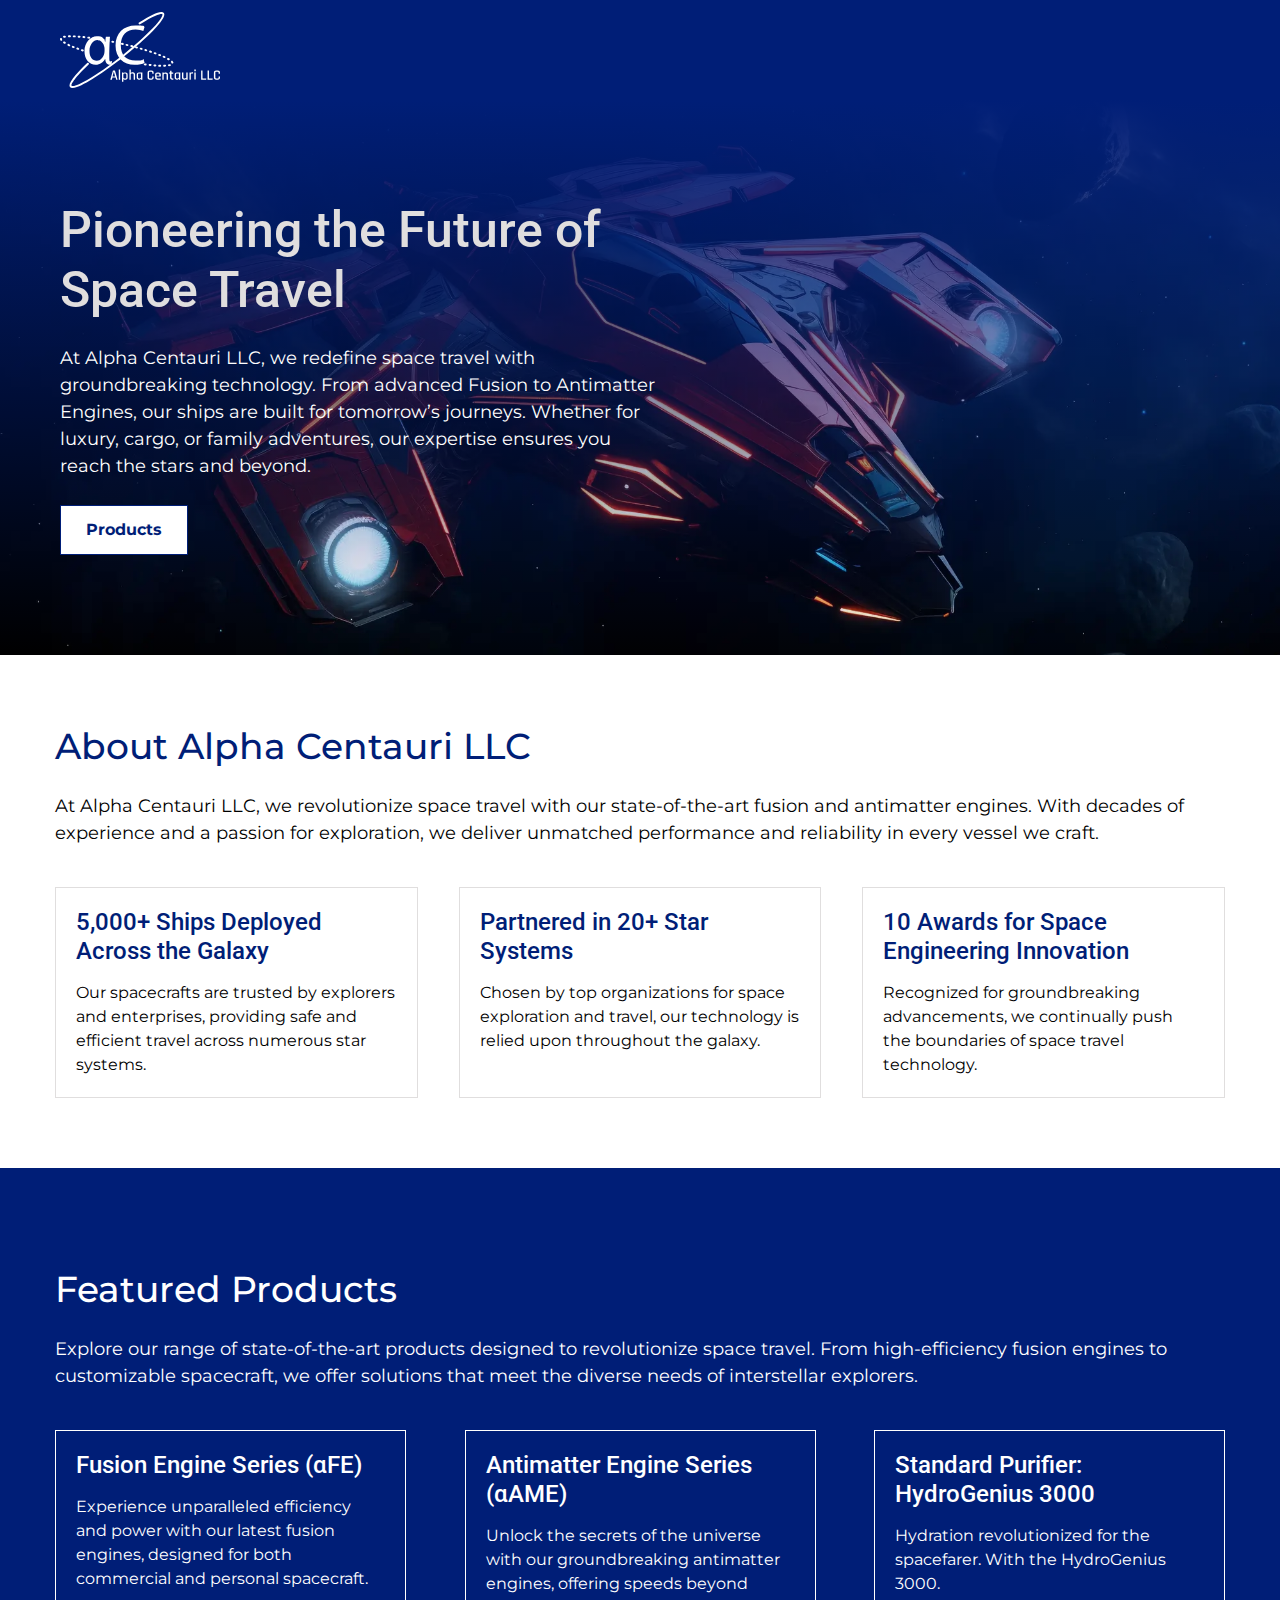
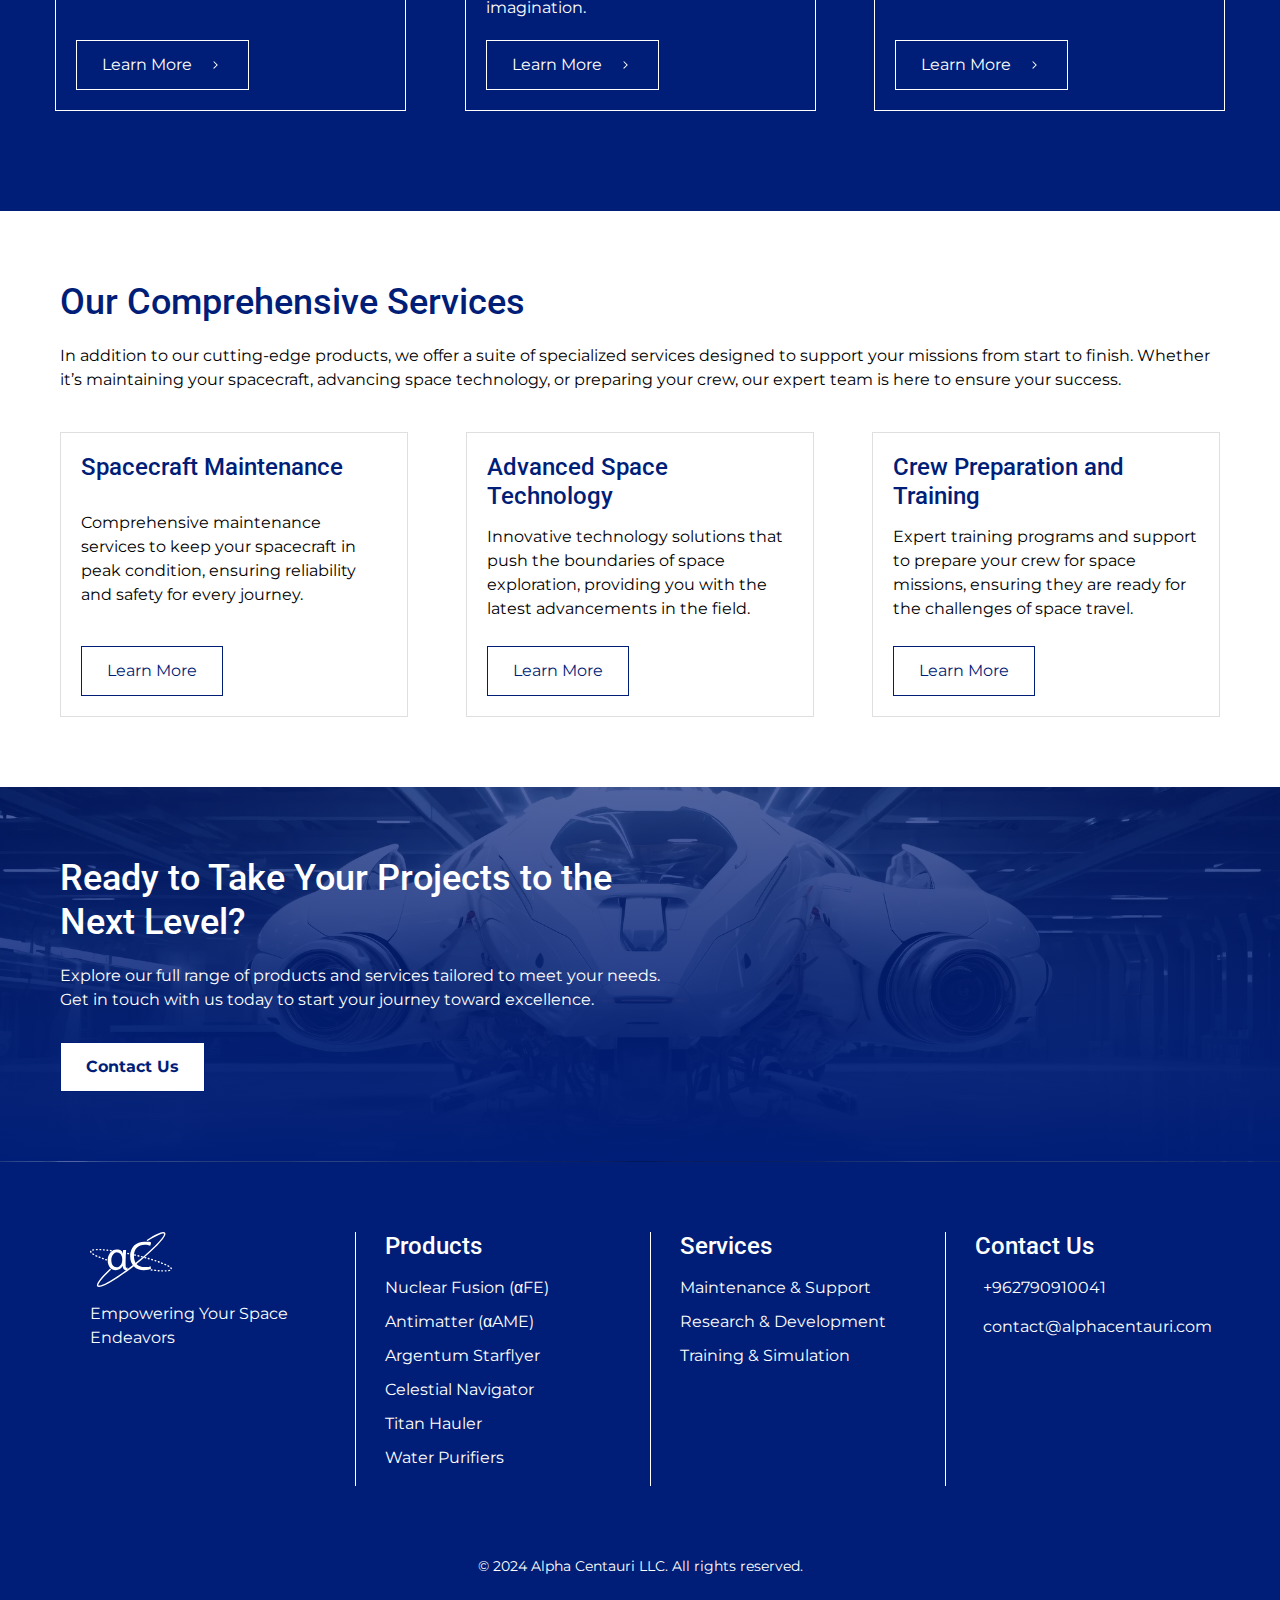
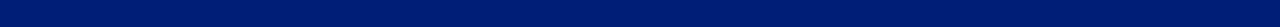
==== index.html @ b0780485 "Added responsive design and burger menu, translated services section to Arabic" ====
<!DOCTYPE html>
<html lang="en">
<head>
    <meta charset="UTF-8">
    <meta name="viewport" content="width=device-width, initial-scale=1.0">
    <title>Alpha Centauri LLC - Home</title>
    <link rel="stylesheet" href="https://fonts.googleapis.com/css2?family=Montserrat:wght@400;500;700&family=Roboto:wght@400;500&family=Open+Sans:wght@400;600&display=swap">

        <!-- Include Bootstrap CSS -->
        <link href="https://maxcdn.bootstrapcdn.com/bootstrap/4.5.2/css/bootstrap.min.css" rel="stylesheet">
    
    <link rel="stylesheet" href="css/style.css">
</head>
<body>
    <header>
        <nav class="navbar">
          <div class="container">
            <!-- Logo on the left -->
            <a href="index.html" class="navbar-brand">
              <img src="images/logo-white.svg" alt="Logo" class="logo">
            </a>
      
            <!-- Menu on the right -->
            <div class="menu-toggle" id="menuToggle">
                <span class="bar"></span>
                <span class="bar"></span>
                <span class="bar"></span>
            </div>
            <ul  id="mainNav" class="nav nav-hidden">
              <li class="nav-item"><a class="nav-link" href="index.html">Home</a></li>
              <li class="nav-item"><a class="nav-link" href="shop.html">Our Products</a></li>
              <li class="nav-item"><a class="nav-link" href="#">About Us</a></li>
              <li class="nav-item"><a class="nav-link" href="#">Contact Us</a></li>
              <li class="nav-item"><a class="nav-link" href="ar/index.html">عربي</a></li>
            </ul>
          </div>
        </nav>
      </header>
      <section class="hero-banner">
        <div class="container">
            <div class="hero-content">
                <h1>Pioneering the Future of Space Travel</h1>
                <p>At Alpha Centauri LLC, we redefine space travel with groundbreaking technology. From advanced Fusion to Antimatter Engines, our ships are built for tomorrow’s journeys. Whether for luxury, cargo, or family adventures, our expertise ensures you reach the stars and beyond.</p>
                <a href="#" class="cta-button">Products</a>
            </div>
        </div>
    </section>

    <!-- About Section -->
<section class="about-section">
    <div class="container">
        <h2>About Alpha Centauri LLC</h2>
        <p>
            At Alpha Centauri LLC, we revolutionize space travel with our state-of-the-art fusion and antimatter engines.
            With decades of experience and a passion for exploration, we deliver unmatched performance and reliability in every vessel we craft.
        </p>
        
        <!-- Boxes -->
        <div class="about-boxes">
            <div class="about-box">
                <h4>5,000+ Ships Deployed Across the Galaxy</h4>
                <p>Our spacecrafts are trusted by explorers and enterprises, providing safe and efficient travel across numerous star systems.</p>
            </div>

            <div class="about-box">
                <h4>Partnered in 20+ Star Systems</h4>
                <p>Chosen by top organizations for space exploration and travel, our technology is relied upon throughout the galaxy.</p>
            </div>

            <div class="about-box">
                <h4>10 Awards for Space Engineering Innovation</h4>
                <p>Recognized for groundbreaking advancements, we continually push the boundaries of space travel technology.</p>
            </div>
        </div>
    </div>
</section>


<!-- Featured Products Section -->
<section class="featured-products">
    <div class="container">
        <h2>Featured Products</h2>
        <p>
            Explore our range of state-of-the-art products designed to revolutionize space travel. From high-efficiency fusion engines to customizable spacecraft, we offer solutions that meet the diverse needs of interstellar explorers.
        </p>
        
        <!-- Product Boxes -->
        <div class="featured-boxes">
            <div class="featured-box">
                <h4>Fusion Engine Series (αFE)</h4>
                <p>Experience unparalleled efficiency and power with our latest fusion engines, designed for both commercial and personal spacecraft.</p>
                <a href="product.html?id=1" class="btn-outline">Learn More <svg class="arrow-icon" width="16" height="16" fill="currentColor" viewBox="0 0 16 16" xmlns="http://www.w3.org/2000/svg"><path d="M10.828 8l-3.536 3.536a.5.5 0 0 1-.708-.708L9.5 8 6.586 5.086a.5.5 0 1 1 .708-.708L10.828 8z"/></svg></a>
            </div>

            <div class="featured-box">
                <h4>Antimatter Engine Series (αAME)</h4>
                <p>Unlock the secrets of the universe with our groundbreaking antimatter engines, offering speeds beyond imagination.</p>
                <a href="product.html?id=2" class="btn-outline">Learn More <svg class="arrow-icon" width="16" height="16" fill="currentColor" viewBox="0 0 16 16" xmlns="http://www.w3.org/2000/svg"><path d="M10.828 8l-3.536 3.536a.5.5 0 0 1-.708-.708L9.5 8 6.586 5.086a.5.5 0 1 1 .708-.708L10.828 8z"/></svg></a>
            </div>

            <div class="featured-box">
                <h4>Standard Purifier: HydroGenius 3000</h4>
                <p>Hydration revolutionized for the spacefarer. With the HydroGenius 3000.</p>
                <a href="product.html?id=3" class="btn-outline">Learn More <svg class="arrow-icon" width="16" height="16" fill="currentColor" viewBox="0 0 16 16" xmlns="http://www.w3.org/2000/svg"><path d="M10.828 8l-3.536 3.536a.5.5 0 0 1-.708-.708L9.5 8 6.586 5.086a.5.5 0 1 1 .708-.708L10.828 8z"/></svg></a>
            </div>
        </div>
    </div>
</section>

<section class="services">
    <div class="container">
        <h2>Our Comprehensive Services</h2>
        <p>In addition to our cutting-edge products, we offer a suite of specialized services designed to support your missions from start to finish. Whether it’s maintaining your spacecraft, advancing space technology, or preparing your crew, our expert team is here to ensure your success.</p>
        <div class="services-boxes">
            <div class="services-box">
                <h4>Spacecraft Maintenance</h4>
                <p>Comprehensive maintenance services to keep your spacecraft in peak condition, ensuring reliability and safety for every journey.</p>
                <a href="services.html#maintenance" class="service-button">Learn More</a>
            </div>
            <div class="services-box">
                <h4>Advanced Space Technology</h4>
                <p>Innovative technology solutions that push the boundaries of space exploration, providing you with the latest advancements in the field.</p>
                <a href="services.html#technology" class="service-button">Learn More</a>
            </div>
            <div class="services-box">
                <h4>Crew Preparation and Training</h4>
                <p>Expert training programs and support to prepare your crew for space missions, ensuring they are ready for the challenges of space travel.</p>
                <a href="services.html#training" class="service-button">Learn More</a>
            </div>
        </div>
    </div>
</section>

<section class="cta-section">
    <div class="container">
    <div class="cta-container-content">
            <h2>Ready to Take Your Projects to the Next Level?</h2>
            <p>Explore our full range of products and services tailored to meet your needs. Get in touch with us today to start your journey toward excellence.</p>
            <a href="contact.html" class="cta-button">Contact Us</a>
        </div>
    </div>

</section>

<footer class="footer">
    <div class="container">
        <div class="footer-column">
            <img src="images/logo-white-footer.svg" alt="Logo" class="footer-logo" width="60">
            <p>Empowering Your Space Endeavors</p>
        </div>

        <div class="footer-column">
            <h4>Products</h4>
            <ul>
                <li>Nuclear Fusion (αFE)</li>
                <li>Antimatter (αAME)</li>
                <li>Argentum Starflyer</li>
                <li>Celestial Navigator</li>
                <li>Titan Hauler</li>
                <li>Water Purifiers</li>
            </ul>
        </div>

        <div class="footer-column">
            <h4>Services</h4>
            <ul>
                <li>Maintenance & Support</li>
                <li>Research & Development</li>
                <li>Training & Simulation</li>
            </ul>
        </div>

        <div class="footer-column">
            <h4>Contact Us</h4>
            <p><i class="fa fa-phone"></i> +962790910041</p>
            <p><i class="fa fa-envelope"></i> contact@alphacentauri.com</p>
        </div>
    </div>

    <div class="footer-bottom">
        <p>&copy; 2024 Alpha Centauri LLC. All rights reserved.</p>
    </div>
</footer>



    <script src="js/script.js"></script>
    <script src="https://code.jquery.com/jquery-3.6.0.min.js"></script>
    <script src="https://stackpath.bootstrapcdn.com/bootstrap/4.5.2/js/bootstrap.min.js"></script>
    


</body>
</html>
---- css/style.css ----
:root {
    /* Color Variables */
    --primary-color: #001E77;
    --accent-color: #E0DEDE;
    --background-light: #ffffff;
    --text-color: #000000;

    /* Typography Variables */
    --font-heading: 'Roboto', sans-serif;
    --font-body: 'Montserrat', sans-serif;

    /* Font Sizes */
    --font-size-h1: 50px;
    --font-size-h2: 36px;
    --font-size-h3: 30px;
    --font-size-h4: 24px;
    --font-size-h5: 20px;
    --font-size-body: 16px;
    --font-size-body-lg: 18px;

    /* Spacing */
    --section-padding: 40px;
}

/* General Styles */
body {
    font-family: var(--font-body);
    font-size: var(--font-size-body);
    color: var(--text-color);
    background-color: var(--background-light);
    margin: 0;
    padding: 0;
}

header {
    text-align: center;
    padding: 20px;
    background-color: #001e77;
    color: #fff;
}

section {
    padding: 20px;
    text-align: center;
}


.product {
    border: 1px solid #ccc;
    padding: 20px;
    width: 31%;
    text-align: left;
}
.product h3, .product p {
    margin-bottom: 20px;
}
.product img {
    width: 100%;
    margin-bottom: 20px;
}

.view-product {
    padding: 12px 25px;
    background-color: transparent;
    color: var(--primary-color);
    border: 1px solid var(--primary-color);
    text-decoration: none;
    border-radius: 0;
    text-align: start;
    display: inline-block;
    width: max-content;
}


.cta-button {
    padding: 10px 20px;
    background-color: #ff6600;
    color: white;
    text-decoration: none;
    border-radius: 5px;
}

.cta-button:hover {
    background-color: #ff4500;
}


/* Headings */
h1 {
    font-family: var(--font-heading);
    font-size: var(--font-size-h1);
    color: var(--accent-color);
}

h2 {
    font-family: var(--font-heading);
    font-size: var(--font-size-h2);
}

h3 {
    font-family: var(--font-heading);
    font-size: var(--font-size-h3);
}

h4 {
    font-family: var(--font-heading);
    font-size: var(--font-size-h4);
}

h5 {
    font-family: var(--font-heading);
    font-size: var(--font-size-h5);
}

/* Accent Sections */
.accent-section {
    background-color: var(--accent-color);
    padding: var(--section-padding);
}

/* Primary Color Background Section */
.primary-bg-section {
    background-color: var(--primary-color);
    color: var(--background-light);
    padding: var(--section-padding);
}

/* Text with Larger Body Font */
.text-lg {
    font-size: var(--font-size-body-lg);
}

/* Add a container for the layout */
.container {
    max-width: 1200px; /* Set the maximum width of the layout */
    margin: 0 auto; /* Center the layout horizontally */
    padding: 0 20px; /* Add some padding for mobile responsiveness */
}


/* Styling for the header */
header {
    height: 100px;
    background-color: var(--primary-color); /* Primary color */
    display: flex;
    align-items: center;
}

/* Navbar */
.navbar {
    width: 100%;
    display: flex;
    justify-content: space-between; /* Ensure logo is on the left, and menu is on the right */
    align-items: center;
}

/* Logo styling */
.logo {
    width: 160px; /* Keep logo within header height */
}

/* Menu styling */
.nav {
    display: flex;
    gap: 20px; /* Space between menu items */
}

.nav-link {
    color: var(--accent-color); /* Accent color for menu text */
    font-size: 16px;
    font-family: var(--font-body);
    font-weight: 400;
}

.nav-link:hover {
    color: #fff; /* Hover effect for menu items */
}


/* Hero Banner */
.hero-banner {
    background-image: linear-gradient(
        to bottom, 
        var(--primary-color), /* Start with primary color (#001E77) */
        #021d7700 /* End with #021D77 */
    ), url('../images/alpha-centauri-bg-hero-homepage.webp'); /* Add your background image path here */
    background-size: cover;
    background-position: center;
    display: flex;
    align-items: center;
    padding: 100px 20px; /* Add some padding for left and right sides */
}

.hero-content {
    max-width: 600px;
    color: #fff; /* Text color for readability */
    text-align: left;
}

.hero-content h1 {
    font-size: var(--font-size-h1); /* Use the defined variable */
    margin-bottom: 25px; /* Space below heading */
}

.hero-content p {
    font-size: var(--font-size-body-lg); /* Larger paragraph text */
    margin-bottom: 25px; /* Space below paragraph */
}

.cta-button {
    padding: 12px 25px; /* Updated padding */
    background-color: #ffffff;
    color: var(--primary-color); /* Use primary color for text */
    text-decoration: none;
    border-radius: 0; 
    font-weight: bold;
    border: 1px solid #fff; 
    display: inline-block;

}

.cta-button:hover {
    background-color: var(--accent-color); 
    color: var(--primary-color);
    border-color: var(--primary-color); 
}



/* About Section */
.about-section {
    background-color: var(--background-light);
    padding: 70px 0; 
}

.about-section .container {
    max-width: 1200px;
    margin: 0 auto;
    padding: 0 15px; 
    text-align: center;
}

.about-section h2 {
    font-size: var(--font-size-h2); 
    color: var(--primary-color); 
    margin-bottom: 25px;
    text-align: start;
}

.about-section p {
    font-size: var(--font-size-body-lg); 
    margin-bottom: 40px; 
    color: var(--text-color);
    text-align: start;
}

.about-boxes {
    display: flex;
    justify-content: space-between;
    gap: 15px;
    flex-wrap: wrap;
}

.about-box {
    border: 1px solid var(--accent-color); 
    padding: 20px;
    width: 31%;
    background-color: var(--background-light);
    text-align: left;
    border-radius: 0;
}

.about-box h4 {
    font-size: var(--font-size-h4); 
    color: var(--primary-color); 
    margin-bottom: 15px;
}

.about-box p {
    font-size: var(--font-size-body);
    color: var(--text-color);
    margin-bottom: 0;
}

/* Mobile responsiveness */
@media (max-width: 768px) {
    .about-boxes {
        flex-direction: column;
    }

    .about-box {
        width: 100%;
        margin-bottom: 15px;
    }
}




/* Featured Products Section */
.featured-products {
    background-color: var(--primary-color); 
    padding: 100px 0; 
}

.featured-products .container {
    max-width: 1200px;
    margin: 0 auto;
    padding: 0 15px; 
    text-align: center;
}

.featured-products h2 {
    font-size: var(--font-size-h2); 
    color: var(--background-light); 
    margin-bottom: 25px;
    text-align: start;
}

.featured-products p {
    font-size: var(--font-size-body-lg); 
    color: var(--background-light); 
    margin-bottom: 40px; 
    text-align: start;
}

.featured-boxes {
    display: flex;
    justify-content: space-between;
    gap: 15px;
    flex-wrap: wrap;
}

.featured-box {
    border: 1px solid var(--background-light); 
    padding: 20px;
    width: 30%;
    background-color: transparent;
    color: var(--text-color);
    text-align: left;
    border-radius: 0;
    box-sizing: border-box; 
    display: flex;
    flex-direction: column;
    justify-content: space-between; 
    min-height: 200px; 

}

.featured-box h4 {
    font-size: var(--font-size-h4); 
    color: #fff; 
    margin-bottom: 15px;
}

.featured-box p {
    font-size: var(--font-size-body);
    color: #fff;
    margin-bottom: 20px;
}

.btn-outline {
    display: inline-flex;
    align-items: center;
    padding: 12px 25px;
    border: 1px solid var(--background-light); 
    color: var(--background-light); 
    background-color: transparent;
    text-decoration: none; 
    border-radius: 0;
    font-size: var(--font-size-body);
    margin-top: auto;
    width: max-content;
}

.btn-outline:hover {
    text-decoration: none;
    background-color: #fff;
}

.btn-outline:hover a {
    text-decoration: none;
    color: #fff;
}

.arrow-icon {
    margin-left: 15px; 
}

/* Responsive Styles */
@media (max-width: 768px) {
    .featured-boxes {
        flex-direction: column; 
    }

    .featured-box {
        width: 100%; 
        margin-bottom: 15px; 
    }

    .featured-box:last-child {
        margin-bottom: 0; 
    }
}


/* Services Section */
.services {
    background-color: #ffffff; /* White background */
    padding: 70px 0; /* Top and bottom padding */
}

.services h2 {
    text-align: start;
    font-family: var(--font-heading);
    font-size: var(--font-size-h2);
    color: var(--primary-color);
    margin-bottom: 20px;
}

.services p {
    text-align: start;
    font-size: var(--font-size-body);
    margin-bottom: 40px;
}

.services-boxes {
    display: flex;
    justify-content: space-between;
    gap: 15px; /* Space between boxes */
    flex-wrap: wrap; /* Ensure responsive layout */
}

.services-box {
    border: 1px solid var(--accent-color);
    padding: 20px;
    width: 30%;
    background-color: transparent;
    color: var(--text-color);
    text-align: left;
    border-radius: 0;
    box-sizing: border-box;
    display: flex;
    flex-direction: column;
    justify-content: space-between;
    min-height: 200px;

}

.services-box h4 {
    font-family: var(--font-heading);
    font-size: var(--font-size-h4);
    color: var(--primary-color);
    margin-bottom: 15px;
    text-align: start;
}

.services-box p {
    font-size: var(--font-size-body);
    margin-bottom: 25px;
    text-align: start;
}

.service-button {
    padding: 12px 25px;
    background-color: transparent;
    color: var(--primary-color);
    border: 1px solid var(--primary-color);
    text-decoration: none;
    border-radius: 0;
    text-align: start;
    display: inline-block;
    width: max-content;
}

.service-button:hover {
    background-color: var(--primary-color);
    color: #fff;
}

/* Responsive Design */
@media (max-width: 768px) {
    .services-boxes {
        flex-direction: column;
    }
    
    .services-box {
        width: 100%;
        margin-bottom: 15px;
    }
}


/* CTA Section */
.cta-section {
    background-image: linear-gradient(
        to top, 
        var(--primary-color), /* Start with primary color (#001E77) */
        #021d77b0 /* End with #021D77 */
    ), url('../images/alpha-centauri-cta-bg.webp');
    background-size: cover;
    background-position: center;
    color: #ffffff;
    padding: 70px 0; /* Top and bottom padding */
    text-align: center;
}
.cta-container-content {
    max-width: 600px;
    color: #fff;
    text-align: left;
}

.cta-section h2 {
    font-family: var(--font-heading);
    font-size: var(--font-size-h2);
    margin-bottom: 20px;
    text-align: start;
}

.cta-section p {
    font-size: var(--font-size-body);
    margin-bottom: 30px;
    text-align: start;
}

.cta-button {
    padding: 12px 25px;
    background-color: #ffffff;
    color: var(--primary-color);
    border: 1px solid var(--primary-color);
    text-decoration: none;
    border-radius: 0;
    display: inline-block;
    font-size: var(--font-size-body);
}

.cta-button:hover {
    background-color: var(--primary-color);
    color: #ffffff;
}


/* Footer Styles */
.footer {
    background-color: var(--primary-color);
    color: #fff;
    padding-top: 70px;
    padding-bottom: 30px;
}

.footer .container {
    display: flex;
    justify-content: space-between;
    flex-wrap: wrap;
    max-width: 1200px;
    margin: 0 auto;
    position: relative;
}

.footer-column {
    flex: 1;
    min-width: 250px;
    margin-right: 20px;
    padding-left: 30px; /* To offset the vertical line */
    position: relative;
}

.footer-column:not(:first-child)::before {
    content: "";
    position: absolute;
    top: 0;
    left: 0;
    width: 1px;
    height: 100%;
    background-color: #ffffff;
}

.footer-logo {
    margin-bottom: 15px;
    width: 82px;
}

.footer p,
.footer h4 {
    margin-bottom: 15px;
    color: #ffffff;
}

.footer-column ul {
    list-style-type: none;
    padding: 0;
}

.footer-column ul li {
    margin-bottom: 10px;
}

.footer .fa {
    margin-right: 8px;
}

.footer-column:last-child {
    margin-right: 0;
}

/* Footer Bottom (Copyright) */
.footer-bottom {
    text-align: center;
    padding-top: 70px;
    padding-bottom: 20px;
    background-color: var(--primary-color); /* same bg as footer */
}

.footer-bottom p {
    margin: 0;
    color: #ffffff;
    font-size: 14px;
}



/* Hero Section */
.shop-hero {
    background-image: linear-gradient(
        to bottom, 
        var(--primary-color), /* Start with primary color (#001E77) */
        #021d7700 /* End with #021D77 */
    ), url('../images/alpha-centauri-bg-hero-homepage.webp');
    background-size: cover;
    background-position: center;
    padding: 100px 0;
    color: #fff;
    text-align: center;
}

.shop-hero h1 {
    font-size: 48px;
    margin-bottom: 20px;
}

.shop-hero p {
    font-size: 20px;
}

/* Filters Section */
.shop-filters {
    padding: 70px 0;
    background-color: #fff;
}

.filter-group {
    margin-bottom: 20px;
}

.filter-group h4 {
    margin-bottom: 10px;
    font-size: 18px;
}

.filter-group label {
    display: block;
    margin-bottom: 5px;
}

.filter-btn {
    padding: 12px 25px;
    background-color: var(--primary-color);
    color: #fff;
    border: none;
    cursor: pointer;
}

/* Products Section */
.shop-products {
    padding: 70px 0;
    background-color: #fff;
}

#product-grid {
    display: flex;
    justify-content: start;
    flex-wrap: wrap;
    gap: 30px;
    padding-bottom: 70px ;
}


.product-box {
    border: 1px solid var(--background-light);
    padding: 20px;
    width: 30%;
    display: flex;
    flex-direction: column;
    justify-content: space-between;
    box-sizing: border-box;
}

.product-box img {
    max-width: 100%;
    height: auto;
    margin-bottom: 15px;
}

.product-box h3 {
    font-size: 20px;
    margin-bottom: 10px;
}

.product-box p {
    margin-bottom: 15px;
}

.product-box .view-product-btn {
    background-color: var(--primary-color);
    color: #fff;
    padding: 12px 25px;
    border: none;
    cursor: pointer;
    text-align: center;
    text-decoration: none;
}


/* Styles for the dropdown filters */
.shop-filters .container {
    display: flex;
    align-items: center;
    justify-content: flex-start;
    gap: 15px;
}
.filter-dropdown {
    display: inline-block;
    border-radius: 0;
    border: 1px solid #000;
}
.filter-dropdown button {
    padding: 12px 25px;
    background-color: #fff; 
    border: 1px solid #fff; 
    border-radius: 0; 
    cursor: pointer;
    display: flex;
    align-items: center;
    justify-content: space-between; 
    font-size: 16px;
    font-weight: bold;
}

.filter-dropdown button::after {
    content: '▼'; 
    font-size: 12px; 
    margin-left: 10px; 
}

.dropdown-content {
    display: none; 
    position: absolute;
    background-color: #f9f9f9;
    min-width: 160px;
    box-shadow: 0px 8px 16px 0px rgba(0,0,0,0.2);
    z-index: 1;
    border: 1px solid #ddd;
    padding: 10px;
}

.dropdown-content label {
    display: block;
    padding: 5px;
    cursor: pointer;
}

.dropdown-content input[type="radio"] {
    margin-right: 8px;
}

.dropdown-content label:hover {
    background-color: #f1f1f1;
}
#clearFiltersBtn {
background: transparent;
    border: 0;
}
#clearFiltersBtn:active {
    background: transparent;
        border: 0;
    }

    .section {
        padding: 70px 0;
        display: flex;
        justify-content: center;
        align-items: center;
        flex-direction: column;
    }
    .section .container {
        display: flex;
        max-width: 1200px;
        margin: 0 auto;
        gap: 20px;
    }

    .product-info {
        flex: 1;
        display: flex;
        max-width: 600px;
        text-align: start;
        flex-direction: column;
        justify-content: center;
    }
    
    .product-info h1 {
        font-size: 2em;
        margin-bottom: 10px;
        color: #000; /* Title color set to black */
    }
    
    .product-info p {
        margin-bottom: 15px;
        line-height: 1.6;
    }
    
    .product-info .price {
        font-size: 1.5em;
        margin-bottom: 20px;
        color: #333;
    }
    
    .product-image {
        flex: 1;
        max-width: 600px;
        text-align: right;
    }
    
    .product-image img {
        max-width: 595px;
        height: auto;
    }
    
    .product-info button {
        border: 1px solid #000;
        background: transparent; 
        color: #000; 
        padding: 12px 25px;
        cursor: pointer;
        border-radius: 0;
        text-align: left; 
        display: inline-block; 
        width: max-content;
    }
    


/* Basic styling for the form container */
.quote-form {
    display: none;
    position: fixed;
    top: 0;
    left: 0;
    width: 100%;
    height: 100%;
    background-color: rgba(0, 0, 0, 0.5);
    justify-content: center;
    align-items: center;
    z-index: 1000;
}

.form-container {
        position: absolute;
        top: 50%;
        left: 50%;
        transform: translate(-50%, -50%); /* Center the container */
    background: var(--primary-color);
    padding: 20px;
    border-radius: 0;
    width: 80%;
    max-width: 800px;
    color: #fff;
}

.close-btn {
    position: absolute;
    top: 10px;
    right: 10px;
    cursor: pointer;
    font-size: 24px;
    color: #ffffff;
}

h2 {
    margin-top: 0;
    margin-bottom: 20px;
    font-family: 'Montserrat', sans-serif;
}

form {
    display: flex;
    flex-direction: column;
    gap: 30px;
}

input[type="text"],
input[type="email"],
textarea {
    width: 100%;
    padding: 10px;
    border: 1px solid #ccc;
    border-radius: 0;
    font-family: 'Montserrat', sans-serif;
}

textarea {
    resize: vertical;
}

.form-container button {
    display: inline-block;
    width: max-content;
    padding: 12px 25px;
    background: transparent;
    border: 1px solid #fff;
    color:#fff;
}

.form-container button:hover {
    background-color: transparent; /* Darker shade of primary color */
    color: #fff;
}

/* Flexbox styling for form-row to align inputs in a row on large screens */
.form-row {
    display: flex;
    gap: 10px;
    margin: 0;
}

@media (min-width: 768px) {
    .form-row input {
        flex: 1; /* Inputs will take equal width */
    }
}

/* Prevent scrolling when the popup is open */
.no-scroll {
    overflow: hidden;
}


/* Media Queries */
@media (max-width: 768px) {
    .container {
        padding: 0 10px;
        width: 90%;
    }
    
    .shop-filters .container {
        flex-direction: column;
    }

    .product-info, .product-image {
        flex-direction: column;
    }
    .product {
        border: 1px solid #ccc;
        padding: 20px;
        width: auto;
        text-align: left;
    }
    header .container {
        width: 100%;
    }
}



.menu-toggle {
    display: none;
    cursor: pointer;
    z-index: 10;
}

.menu-toggle .bar {
    display: block;
    width: 30px;
    height: 3px;
    background-color: #fff;
    margin: 5px auto;
    transition: 0.3s;
}

.nav-hidden {
    display: none;
    position: absolute;
    top: 60px;
    right: 20px;
    padding: 20px;
    border-radius: 8px;
}

.nav-hidden ul {
    list-style: none;
    padding: 0;
    margin: 0;
}

.nav-hidden ul li {
    margin-bottom: 10px;
}

.nav-hidden ul li a {
    color: #fff;
    text-decoration: none;
    font-size: 16px;
}

.nav-hidden ul li a:hover {
    text-decoration: underline;
}

/* Show menu on click */
.nav-visible {
    display: block;
}

/* Responsive Styles */
@media (max-width: 768px) {
    .menu-toggle {
        display: block;
    }

    .nav-hidden {
        display: none; /* Hidden by default */
    }

    .nav-visible {
        display: block;
        background: #fff;
        color: #000;
        width: 200px;
        border-radius: 0;
    }
    .nav-link:hover {
        color: #000;
    }
    .nav-link {
        color: #000;
    }
}
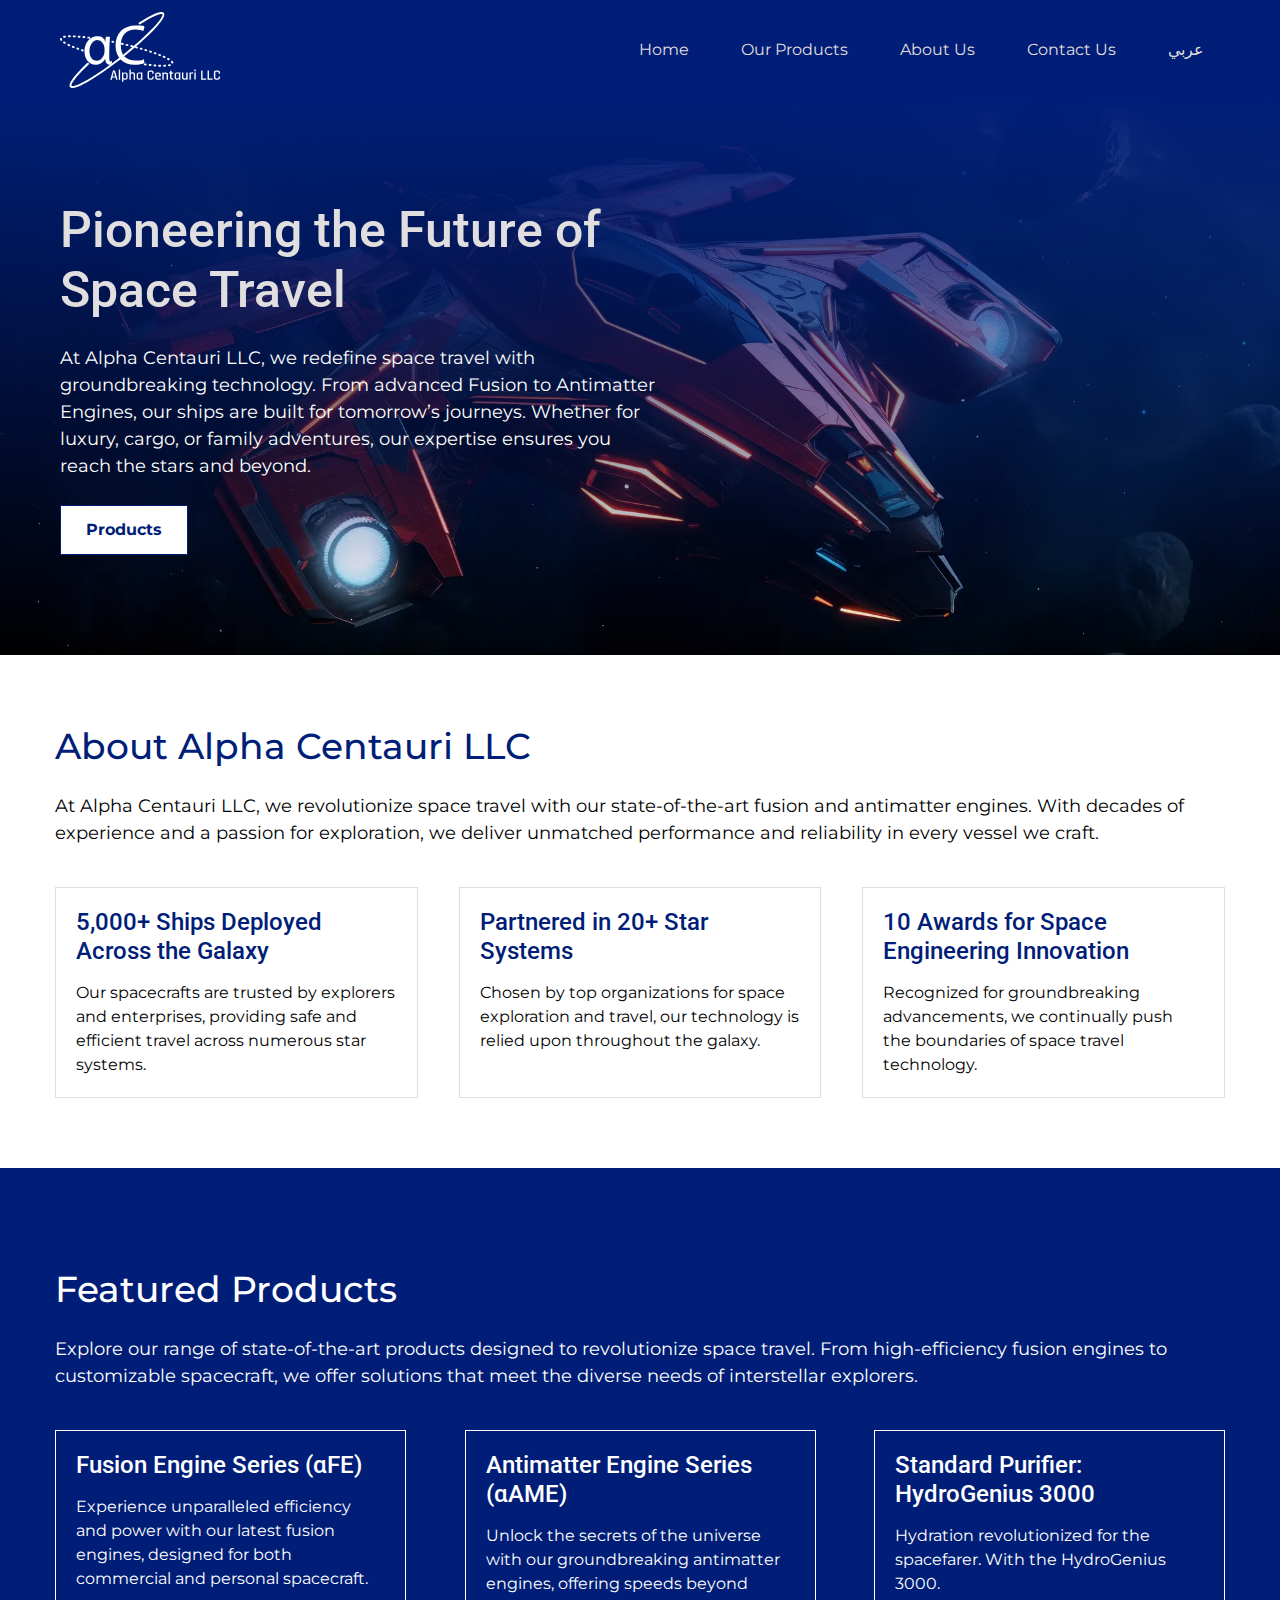
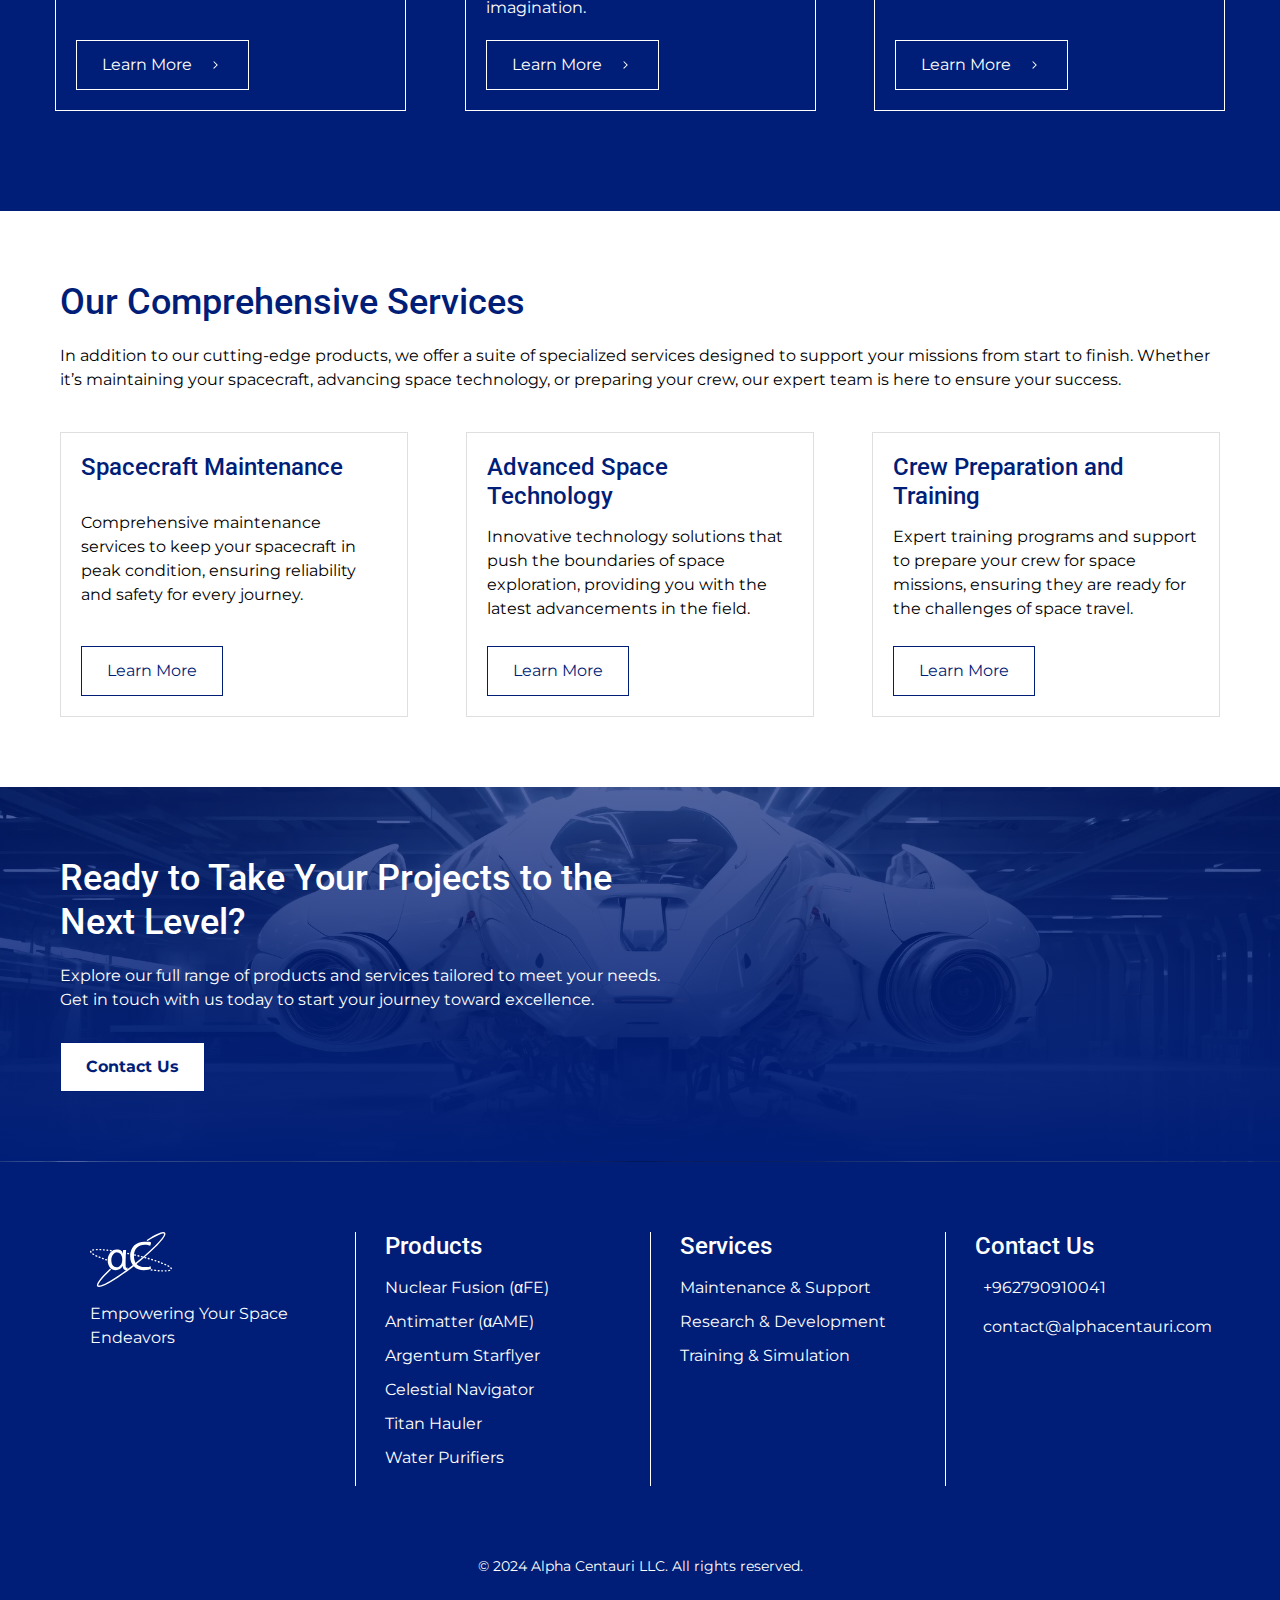
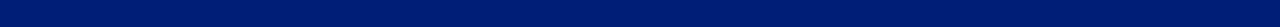
==== commit 7a3b33d1: "fixed the toggle" ====
--- a/index.html
+++ b/index.html
@@ -14,26 +14,28 @@
 <body>
     <header>
         <nav class="navbar">
-          <div class="container">
-            <!-- Logo on the left -->
-            <a href="index.html" class="navbar-brand">
-              <img src="images/logo-white.svg" alt="Logo" class="logo">
-            </a>
-      
-            <!-- Menu on the right -->
-            <div class="menu-toggle" id="menuToggle">
-                <span class="bar"></span>
-                <span class="bar"></span>
-                <span class="bar"></span>
+            <div class="container">
+                <!-- Logo on the left -->
+                <a href="index.html" class="navbar-brand">
+                    <img src="images/logo-white.svg" alt="Logo" class="logo">
+                </a>
+            
+                <!-- Menu Toggle (Burger Menu) -->
+                <div class="menu-toggle" id="menuToggle">
+                    <span class="bar"></span>
+                    <span class="bar"></span>
+                    <span class="bar"></span>
+                </div>
+            
+                <!-- Main Navigation -->
+                <ul id="mainNav" class="nav nav-hidden">
+                    <li class="nav-item"><a class="nav-link" href="index.html">Home</a></li>
+                    <li class="nav-item"><a class="nav-link" href="shop.html">Our Products</a></li>
+                    <li class="nav-item"><a class="nav-link" href="#">About Us</a></li>
+                    <li class="nav-item"><a class="nav-link" href="#">Contact Us</a></li>
+                    <li class="nav-item"><a class="nav-link" href="ar/index.html">عربي</a></li>
+                </ul>
             </div>
-            <ul  id="mainNav" class="nav nav-hidden">
-              <li class="nav-item"><a class="nav-link" href="index.html">Home</a></li>
-              <li class="nav-item"><a class="nav-link" href="shop.html">Our Products</a></li>
-              <li class="nav-item"><a class="nav-link" href="#">About Us</a></li>
-              <li class="nav-item"><a class="nav-link" href="#">Contact Us</a></li>
-              <li class="nav-item"><a class="nav-link" href="ar/index.html">عربي</a></li>
-            </ul>
-          </div>
         </nav>
       </header>
       <section class="hero-banner">
--- a/css/style.css
+++ b/css/style.css
@@ -1031,13 +1031,14 @@
         display: none; /* Hidden by default */
     }
 
-    .nav-visible {
-        display: block;
-        background: #fff;
-        color: #000;
-        width: 200px;
-        border-radius: 0;
-    }
+.nav-visible {
+    display: block;
+    position: absolute;
+    right: 20px;
+    top: 100px;
+    background: #fff;
+        padding: 20px;
+}
     .nav-link:hover {
         color: #000;
     }
@@ -1046,3 +1047,55 @@
     }
 }
 
+/* Menu Toggle Button */
+.menu-toggle {
+    display: block;
+    cursor: pointer;
+    z-index: 1000;
+}
+
+.menu-toggle .bar {
+    display: block;
+    width: 25px;
+    height: 3px;
+    margin: 5px auto;
+    background-color: #fff; /* Adjust based on your design */
+}
+
+/* Hide the menu by default */
+.nav-hidden {
+    display: none;
+}
+
+/* Show menu when class nav-visible is added */
+.nav-visible {
+    display: block;
+}
+
+/* Smooth transition */
+#mainNav {
+    transition: all 0.3s ease-in-out;
+}
+
+/* Desktop view - always show menu and hide burger icon */
+@media (min-width: 768px) {
+    #mainNav {
+        display: flex !important;
+        justify-content: space-around;
+    }
+
+    .menu-toggle {
+        display: none;
+    }
+    .nav-hidden {
+        display: none;
+        position: static;
+        top: 60px;
+        right: 20px;
+        padding: 0;
+        border-radius: 8px;
+        margin: auto 0;
+   
+    }
+}
+
